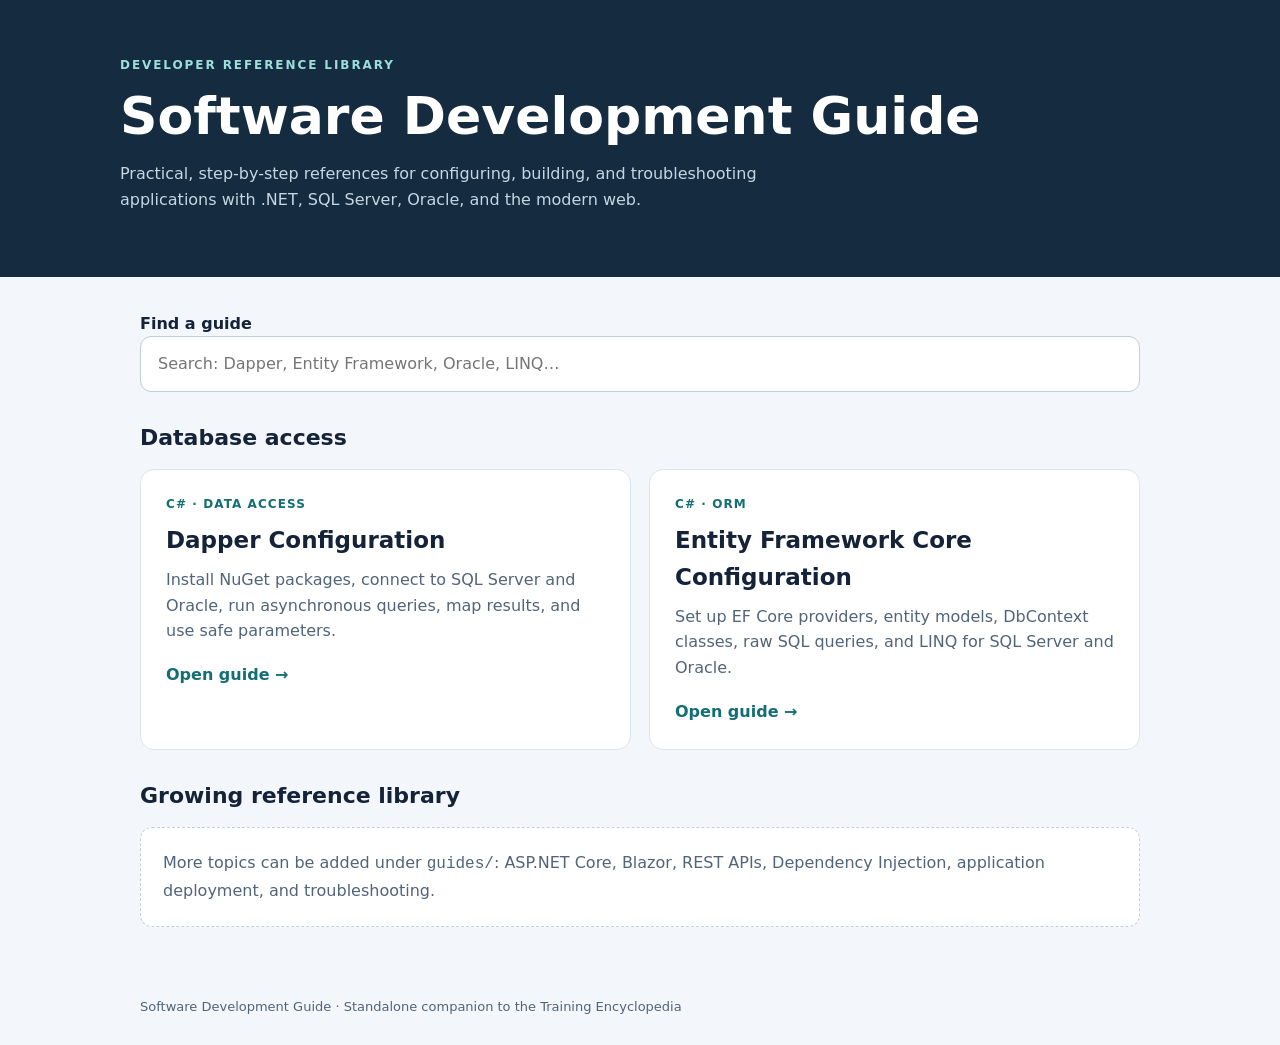
==== index.html @ dca35b21 "Add searchable Software Development Guide homepage" ====
<!doctype html>
<html lang="en"><head><meta charset="utf-8"><meta name="viewport" content="width=device-width,initial-scale=1">
<title>Software Development Guide</title>
<style>
:root{--bg:#f3f6fa;--ink:#142338;--muted:#52647a;--blue:#146e75;--line:#dce4ed}
*{box-sizing:border-box}body{margin:0;background:var(--bg);color:var(--ink);font:16px/1.6 system-ui,Segoe UI,sans-serif}
header{background:#142b40;color:white;padding:56px max(22px,calc((100vw - 1040px)/2)) 48px}
.eyebrow{font-size:12px;letter-spacing:.16em;text-transform:uppercase;color:#9be0d8;font-weight:800}h1{font-size:clamp(34px,5vw,52px);line-height:1.12;margin:12px 0}header p{color:#c5d7e5;max-width:690px}
main{max-width:1040px;margin:auto;padding:34px 20px 70px}h2{font-size:22px;margin:28px 0 14px}a{text-decoration:none;color:inherit}
#search{display:block;width:100%;font:inherit;border:1px solid #bfced9;border-radius:11px;padding:14px 17px;background:white;outline-color:var(--blue)}
.cards{display:grid;grid-template-columns:repeat(auto-fit,minmax(280px,1fr));gap:18px}
.card{background:white;border:1px solid var(--line);border-radius:14px;padding:25px;display:block;transition:box-shadow .2s,transform .2s}
.card:hover{box-shadow:0 9px 22px #1423381b;transform:translateY(-2px)}
.tag{color:var(--blue);font-size:12px;font-weight:800;text-transform:uppercase;letter-spacing:.09em}
.card h3{margin:8px 0;font-size:23px}.card p{margin:0 0 18px;color:var(--muted)}.visit{color:var(--blue);font-weight:750}
.empty{display:none;color:var(--muted);padding:20px 0}.future{color:var(--muted);background:white;border:1px dashed #c3d0dc;border-radius:12px;padding:22px}
footer{max-width:1040px;margin:auto;padding:0 20px 30px;color:var(--muted);font-size:13px}
</style></head><body>
<header><div class="eyebrow">Developer reference library</div><h1>Software Development Guide</h1>
<p>Practical, step-by-step references for configuring, building, and troubleshooting applications with .NET, SQL Server, Oracle, and the modern web.</p></header>
<main><label for="search"><strong>Find a guide</strong></label>
<input id="search" type="search" placeholder="Search: Dapper, Entity Framework, Oracle, LINQ…" autocomplete="off">
<h2>Database access</h2><div class="cards" id="cards">
<a class="card" href="guides/database/dapper.html" data-keywords="dapper csharp dotnet mssql sql server oracle database query async sqlclient">
<div class="tag">C# · Data Access</div><h3>Dapper Configuration</h3><p>Install NuGet packages, connect to SQL Server and Oracle, run asynchronous queries, map results, and use safe parameters.</p><span class="visit">Open guide →</span></a>
<a class="card" href="guides/database/entity-framework.html" data-keywords="entity framework ef core dbcontext linq mssql sql server oracle database raw sql migrations">
<div class="tag">C# · ORM</div><h3>Entity Framework Core Configuration</h3><p>Set up EF Core providers, entity models, DbContext classes, raw SQL queries, and LINQ for SQL Server and Oracle.</p><span class="visit">Open guide →</span></a>
</div><p id="empty" class="empty" role="status">No guides match that search.</p>
<h2>Growing reference library</h2><div class="future">More topics can be added under <code>guides/</code>: ASP.NET Core, Blazor, REST APIs, Dependency Injection, application deployment, and troubleshooting.</div>
</main><footer>Software Development Guide · Standalone companion to the Training Encyclopedia</footer>
<script>const search=document.getElementById('search'),cards=[...document.querySelectorAll('.card')],empty=document.getElementById('empty');search.addEventListener('input',()=>{let n=0;const q=search.value.toLowerCase().trim();for(const card of cards){const show=(card.textContent+' '+card.dataset.keywords).toLowerCase().includes(q);card.hidden=!show;if(show)n++}empty.style.display=n?'none':'block'});</script>
</body></html>
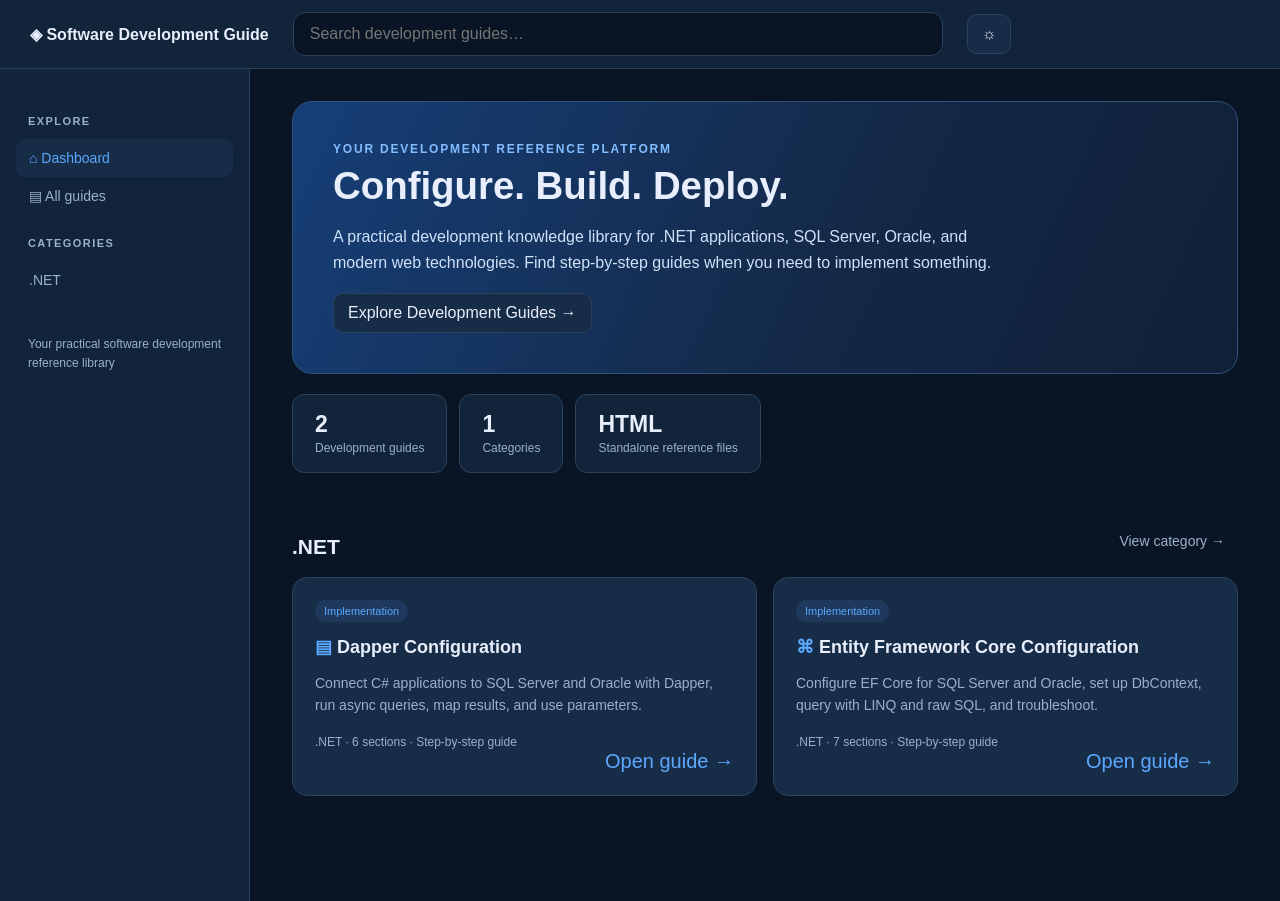
==== commit b814767b: "Match Training Encyclopedia homepage with .NET navigation" ====
--- a/index.html
+++ b/index.html
@@ -1,32 +1,29 @@
 <!doctype html>
-<html lang="en"><head><meta charset="utf-8"><meta name="viewport" content="width=device-width,initial-scale=1">
-<title>Software Development Guide</title>
-<style>
-:root{--bg:#f3f6fa;--ink:#142338;--muted:#52647a;--blue:#146e75;--line:#dce4ed}
-*{box-sizing:border-box}body{margin:0;background:var(--bg);color:var(--ink);font:16px/1.6 system-ui,Segoe UI,sans-serif}
-header{background:#142b40;color:white;padding:56px max(22px,calc((100vw - 1040px)/2)) 48px}
-.eyebrow{font-size:12px;letter-spacing:.16em;text-transform:uppercase;color:#9be0d8;font-weight:800}h1{font-size:clamp(34px,5vw,52px);line-height:1.12;margin:12px 0}header p{color:#c5d7e5;max-width:690px}
-main{max-width:1040px;margin:auto;padding:34px 20px 70px}h2{font-size:22px;margin:28px 0 14px}a{text-decoration:none;color:inherit}
-#search{display:block;width:100%;font:inherit;border:1px solid #bfced9;border-radius:11px;padding:14px 17px;background:white;outline-color:var(--blue)}
-.cards{display:grid;grid-template-columns:repeat(auto-fit,minmax(280px,1fr));gap:18px}
-.card{background:white;border:1px solid var(--line);border-radius:14px;padding:25px;display:block;transition:box-shadow .2s,transform .2s}
-.card:hover{box-shadow:0 9px 22px #1423381b;transform:translateY(-2px)}
-.tag{color:var(--blue);font-size:12px;font-weight:800;text-transform:uppercase;letter-spacing:.09em}
-.card h3{margin:8px 0;font-size:23px}.card p{margin:0 0 18px;color:var(--muted)}.visit{color:var(--blue);font-weight:750}
-.empty{display:none;color:var(--muted);padding:20px 0}.future{color:var(--muted);background:white;border:1px dashed #c3d0dc;border-radius:12px;padding:22px}
-footer{max-width:1040px;margin:auto;padding:0 20px 30px;color:var(--muted);font-size:13px}
-</style></head><body>
-<header><div class="eyebrow">Developer reference library</div><h1>Software Development Guide</h1>
-<p>Practical, step-by-step references for configuring, building, and troubleshooting applications with .NET, SQL Server, Oracle, and the modern web.</p></header>
-<main><label for="search"><strong>Find a guide</strong></label>
-<input id="search" type="search" placeholder="Search: Dapper, Entity Framework, Oracle, LINQ…" autocomplete="off">
-<h2>Database access</h2><div class="cards" id="cards">
-<a class="card" href="guides/database/dapper.html" data-keywords="dapper csharp dotnet mssql sql server oracle database query async sqlclient">
-<div class="tag">C# · Data Access</div><h3>Dapper Configuration</h3><p>Install NuGet packages, connect to SQL Server and Oracle, run asynchronous queries, map results, and use safe parameters.</p><span class="visit">Open guide →</span></a>
-<a class="card" href="guides/database/entity-framework.html" data-keywords="entity framework ef core dbcontext linq mssql sql server oracle database raw sql migrations">
-<div class="tag">C# · ORM</div><h3>Entity Framework Core Configuration</h3><p>Set up EF Core providers, entity models, DbContext classes, raw SQL queries, and LINQ for SQL Server and Oracle.</p><span class="visit">Open guide →</span></a>
-</div><p id="empty" class="empty" role="status">No guides match that search.</p>
-<h2>Growing reference library</h2><div class="future">More topics can be added under <code>guides/</code>: ASP.NET Core, Blazor, REST APIs, Dependency Injection, application deployment, and troubleshooting.</div>
-</main><footer>Software Development Guide · Standalone companion to the Training Encyclopedia</footer>
-<script>const search=document.getElementById('search'),cards=[...document.querySelectorAll('.card')],empty=document.getElementById('empty');search.addEventListener('input',()=>{let n=0;const q=search.value.toLowerCase().trim();for(const card of cards){const show=(card.textContent+' '+card.dataset.keywords).toLowerCase().includes(q);card.hidden=!show;if(show)n++}empty.style.display=n?'none':'block'});</script>
-</body></html>+<html lang="en">
+<head>
+  <meta charset="utf-8">
+  <meta name="viewport" content="width=device-width, initial-scale=1">
+  <meta name="description" content="Practical .NET software development configuration and implementation guides.">
+  <title>Software Development Guide</title>
+  <link rel="stylesheet" href="style.css">
+</head>
+<body>
+  <header class="site-header">
+    <a class="brand" href="index.html">◈ Software Development Guide</a>
+    <label class="search-wrap"><span class="sr-only">Search guides</span><input id="search" type="search" placeholder="Search development guides…" aria-label="Search development guides"></label>
+    <button id="theme" class="theme-button" type="button" aria-label="Toggle light and dark theme">☼</button>
+  </header>
+  <div class="layout">
+    <aside class="sidebar">
+      <div class="side-title">EXPLORE</div>
+      <a href="#home" class="nav active">⌂ Dashboard</a>
+      <a href="#library" class="nav">▤ All guides</a>
+      <div class="side-title">CATEGORIES</div>
+      <div id="categories"><a href="#category/.NET" class="nav">.NET</a></div>
+      <div class="aside-foot">Your practical software development reference library</div>
+    </aside>
+    <main id="app" tabindex="-1"></main>
+  </div>
+  <script src="script.js"></script>
+</body>
+</html>
--- a/style.css
+++ b/style.css
@@ -0,0 +1,15 @@
+:root{font-family:Inter,"Segoe UI",Arial,sans-serif;color:#e8eefc;background:#091424;--bg:#091424;--panel:#11243a;--card:#172c46;--line:#2c435d;--muted:#9bb0c9;--accent:#5ba8ff;--text:#e8eefc}
+*{box-sizing:border-box}html{scroll-behavior:smooth}body{margin:0;background:var(--bg);color:var(--text)}body.light{--bg:#f7f9fc;--panel:#fff;--card:#fff;--line:#dbe3ee;--muted:#54657b;--accent:#0867d9;--text:#17263a}
+.site-header{min-height:68px;display:flex;align-items:center;gap:24px;padding:12px 30px;background:var(--panel);border-bottom:1px solid var(--line);position:sticky;top:0;z-index:5}
+.brand{color:var(--text);text-decoration:none;font-weight:800;white-space:nowrap}.search-wrap{flex:1;max-width:650px}.search-wrap input{width:100%;padding:12px 16px;background:var(--bg);border:1px solid var(--line);border-radius:12px;color:var(--text);font:inherit}
+button{cursor:pointer;border:1px solid var(--line);border-radius:10px;padding:10px 14px;color:var(--text);background:var(--card);font:inherit}button:hover,.card:hover{border-color:var(--accent)}
+.layout{display:grid;grid-template-columns:250px minmax(0,1fr);min-height:calc(100vh - 68px)}.sidebar{padding:24px 16px;background:var(--panel);border-right:1px solid var(--line)}.side-title{font-size:11px;letter-spacing:.13em;font-weight:800;color:var(--muted);margin:22px 12px 12px}.nav{display:block;padding:11px 13px;border-radius:9px;color:var(--muted);text-decoration:none;font-size:14px}.nav:hover,.nav.active{background:var(--card);color:var(--accent)}.aside-foot{margin:36px 12px;font-size:12px;color:var(--muted);line-height:1.6}
+main{max-width:1400px;width:100%;padding:32px 42px;margin:0 auto}.hero{background:linear-gradient(115deg,#163f78,#142845 60%,#102038);padding:40px;border:1px solid #31517a;border-radius:20px;min-height:220px}.hero h1{font-size:clamp(27px,3vw,42px);margin:8px 0}.hero p{max-width:680px;line-height:1.65;color:#d0e2fa}.eyebrow{color:#83bdff;font-size:12px;letter-spacing:.15em;font-weight:800;text-transform:uppercase}.stats{display:flex;gap:12px;margin:20px 0 32px;flex-wrap:wrap}.stat{padding:16px 22px;border:1px solid var(--line);border-radius:12px;background:var(--panel)}.stat strong{display:block;font-size:23px}.stat span{font-size:12px;color:var(--muted)}h2{font-size:21px;margin:30px 0 18px}.grid{display:grid;grid-template-columns:repeat(auto-fit,minmax(240px,1fr));gap:16px}.card{background:var(--card);border:1px solid var(--line);border-radius:15px;padding:22px;cursor:pointer;transition:border-color .15s}.card h3{margin:14px 0 8px;font-size:18px}.card p{color:var(--muted);font-size:14px;line-height:1.6;min-height:46px}.pill{display:inline-block;font-size:11px;color:var(--accent);background:rgba(80,150,240,.12);padding:5px 9px;border-radius:20px}.card .arrow{display:block;text-align:right;color:var(--accent);font-size:20px}.empty{padding:50px;text-align:center;color:var(--muted)}.sr-only{position:absolute;width:1px;height:1px;padding:0;margin:-1px;overflow:hidden;clip:rect(0,0,0,0);white-space:nowrap;border:0}
+@media(max-width:760px){.site-header{padding:12px;gap:8px;flex-wrap:wrap}.brand{font-size:13px}.search-wrap{order:3;max-width:none;flex-basis:100%}.layout{grid-template-columns:1fr}.sidebar{display:flex;flex-wrap:wrap;gap:6px;padding:8px;align-items:center}.sidebar .side-title,.sidebar .aside-foot{display:none}#categories{display:flex;flex-wrap:wrap}.nav{font-size:12px;padding:8px}main{padding:20px}.hero{padding:24px}}
+
+/* Software Development Guide additions */
+.category-heading{display:flex;align-items:center;justify-content:space-between;gap:12px}
+.category-heading h2{margin:30px 0 18px}
+.card:focus-visible,.nav:focus-visible{outline:2px solid var(--accent);outline-offset:3px}
+.card small{color:var(--muted);font-size:12px}
+@media(max-width:760px){.category-heading{flex-wrap:wrap}}
